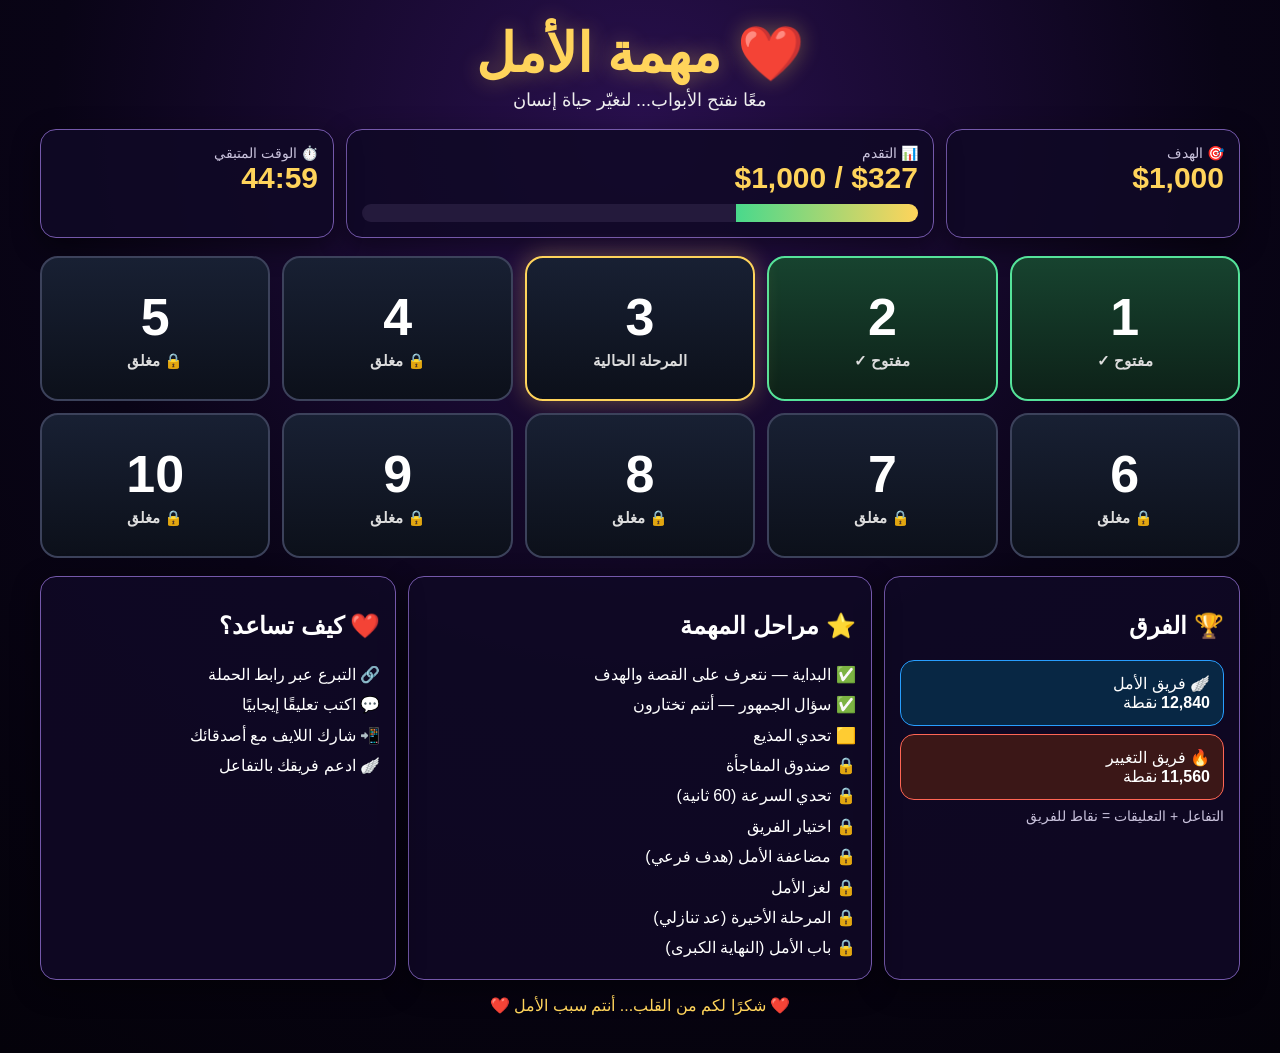
==== index.html @ 9796da1f "Add files via upload" ====
<!doctype html>
<html lang="ar" dir="rtl">
<head>
<meta charset="utf-8"><meta name="viewport" content="width=device-width,initial-scale=1">
<title>مهمة الأمل — LIVE Overlay</title>
<style>
:root{--bg:#080414;--panel:#110a28;--gold:#ffd45b;--muted:#c9c2dc;--green:#55e39a;--red:#ff6a58}
*{box-sizing:border-box}body{margin:0;background:radial-gradient(circle at 50% 12%,#29104e 0,#090416 52%,#04020a 100%);color:#fff;font-family:Arial,Tahoma,sans-serif}.wrap{min-height:100vh;padding:22px}.top{text-align:center}.top h1{font-size:clamp(30px,5vw,54px);margin:0;color:var(--gold);text-shadow:0 0 22px #ffd45b55}.top p{font-size:18px;color:#eee;margin:4px 0 18px}.stats{max-width:1200px;margin:auto;display:grid;grid-template-columns:1fr 2fr 1fr;gap:12px}.card,.panel{background:#100925dd;border:1px solid #7458aa;border-radius:16px;padding:15px;box-shadow:0 8px 28px #0007}.label{color:var(--muted);font-size:14px}.big{font-size:30px;font-weight:800;color:var(--gold)}.progress{height:18px;background:#241a3c;border-radius:30px;overflow:hidden;margin-top:9px}.bar{height:100%;width:32.7%;background:linear-gradient(90deg,#49d98c,#ffd45b);transition:.4s}.doors{max-width:1200px;margin:18px auto;display:grid;grid-template-columns:repeat(5,1fr);gap:12px}.door{height:145px;border-radius:18px;border:2px solid #3c425b;background:linear-gradient(#182033,#0c101a);display:flex;align-items:center;justify-content:center;flex-direction:column;font-size:52px;font-weight:900}.door.open{border-color:var(--green);background:linear-gradient(#17432f,#0d2118)}.door.current{border-color:var(--gold);box-shadow:0 0 24px #ffd45b55}.door small{font-size:15px;color:#ddd;margin-top:5px}.bottom{max-width:1200px;margin:auto;display:grid;grid-template-columns:1fr 1.3fr 1fr;gap:12px}.team{border-radius:14px;padding:13px;margin:8px 0}.hope{background:#082744;border:1px solid #289eff}.change{background:#3b1717;border:1px solid #ff6655}.list{line-height:1.9;font-size:16px}.footer{text-align:center;color:var(--gold);margin:16px}.adminLink{position:fixed;left:10px;bottom:8px;font-size:11px;color:#555;text-decoration:none}@media(max-width:800px){.stats,.bottom{grid-template-columns:1fr}.doors{grid-template-columns:repeat(2,1fr)}}
</style>
</head><body><div class="wrap">
<div class="top"><h1>❤️ <span id="title">مهمة الأمل</span></h1><p id="subtitle">معًا نفتح الأبواب... لنغيّر حياة إنسان</p></div>
<div class="stats">
<div class="card"><div class="label">🎯 الهدف</div><div class="big" id="goal">$1,000</div></div>
<div class="card"><div class="label">📊 التقدم</div><div class="big" id="raised">$327 / $1,000</div><div class="progress"><div class="bar" id="bar"></div></div></div>
<div class="card"><div class="label">⏱️ الوقت المتبقي</div><div class="big" id="timer">45:00</div></div>
</div>
<div class="doors" id="doors"></div>
<div class="bottom">
<div class="panel"><h2>🏆 الفرق</h2><div class="team hope">🪽 فريق الأمل<br><b id="hope">12,840</b> نقطة</div><div class="team change">🔥 فريق التغيير<br><b id="change">11,560</b> نقطة</div><div class="label">التفاعل + التعليقات = نقاط للفريق</div></div>
<div class="panel"><h2>⭐ مراحل المهمة</h2><div class="list" id="stages"></div></div>
<div class="panel"><h2>❤️ كيف تساعد؟</h2><div class="list" id="help">🔗 التبرع عبر رابط الحملة<br>💬 اكتب تعليقًا إيجابيًا<br>📲 شارك اللايف مع أصدقائك<br>🪽 ادعم فريقك بالتفاعل</div></div>
</div><div class="footer" id="footer">❤️ شكرًا لكم من القلب... أنتم سبب الأمل ❤️</div>
</div>
<script>
const defaultState={title:"مهمة الأمل",subtitle:"معًا نفتح الأبواب... لنغيّر حياة إنسان",goal:1000,raised:327,time:2700,current:3,opened:[1,2],hope:12840,change:11560,help:["🔗 التبرع عبر رابط الحملة","💬 اكتب تعليقًا إيجابيًا","📲 شارك اللايف مع أصدقائك","🪽 ادعم فريقك بالتفاعل"]};
const stages=["البداية — نتعرف على القصة والهدف","سؤال الجمهور — أنتم تختارون","تحدي المذيع","صندوق المفاجأة","تحدي السرعة (60 ثانية)","اختيار الفريق","مضاعفة الأمل (هدف فرعي)","لغز الأمل","المرحلة الأخيرة (عد تنازلي)","باب الأمل (النهاية الكبرى)"];
let state={...defaultState,...JSON.parse(localStorage.getItem("hopeState")||"{}")};
function render(){document.getElementById("title").textContent=state.title;document.getElementById("subtitle").textContent=state.subtitle;document.getElementById("goal").textContent="$"+state.goal.toLocaleString();document.getElementById("raised").textContent="$"+state.raised.toLocaleString()+" / $"+state.goal.toLocaleString();document.getElementById("bar").style.width=Math.min(100,state.raised/state.goal*100)+"%";document.getElementById("hope").textContent=state.hope.toLocaleString();document.getElementById("change").textContent=state.change.toLocaleString();document.getElementById("help").innerHTML=state.help.map(x=>x+"<br>").join("");let d="";for(let i=1;i<=10;i++)d+=`<div class="door ${state.opened.includes(i)?"open":""} ${i===state.current?"current":""}">${i}<small>${state.opened.includes(i)?"مفتوح ✓":i===state.current?"المرحلة الحالية":"🔒 مغلق"}</small></div>`;document.getElementById("doors").innerHTML=d;document.getElementById("stages").innerHTML=stages.map((x,i)=>`<div>${i+1<state.current?"✅":i+1===state.current?"🟨":"🔒"} ${x}</div>`).join("")}render();setInterval(()=>{if(state.time>0){state.time--;localStorage.setItem("hopeState",JSON.stringify(state));document.getElementById("timer").textContent=String(Math.floor(state.time/60)).padStart(2,"0")+":"+String(state.time%60).padStart(2,"0")}},1000);document.getElementById("timer").textContent=String(Math.floor(state.time/60)).padStart(2,"0")+":"+String(state.time%60).padStart(2,"0");
</script></body></html>
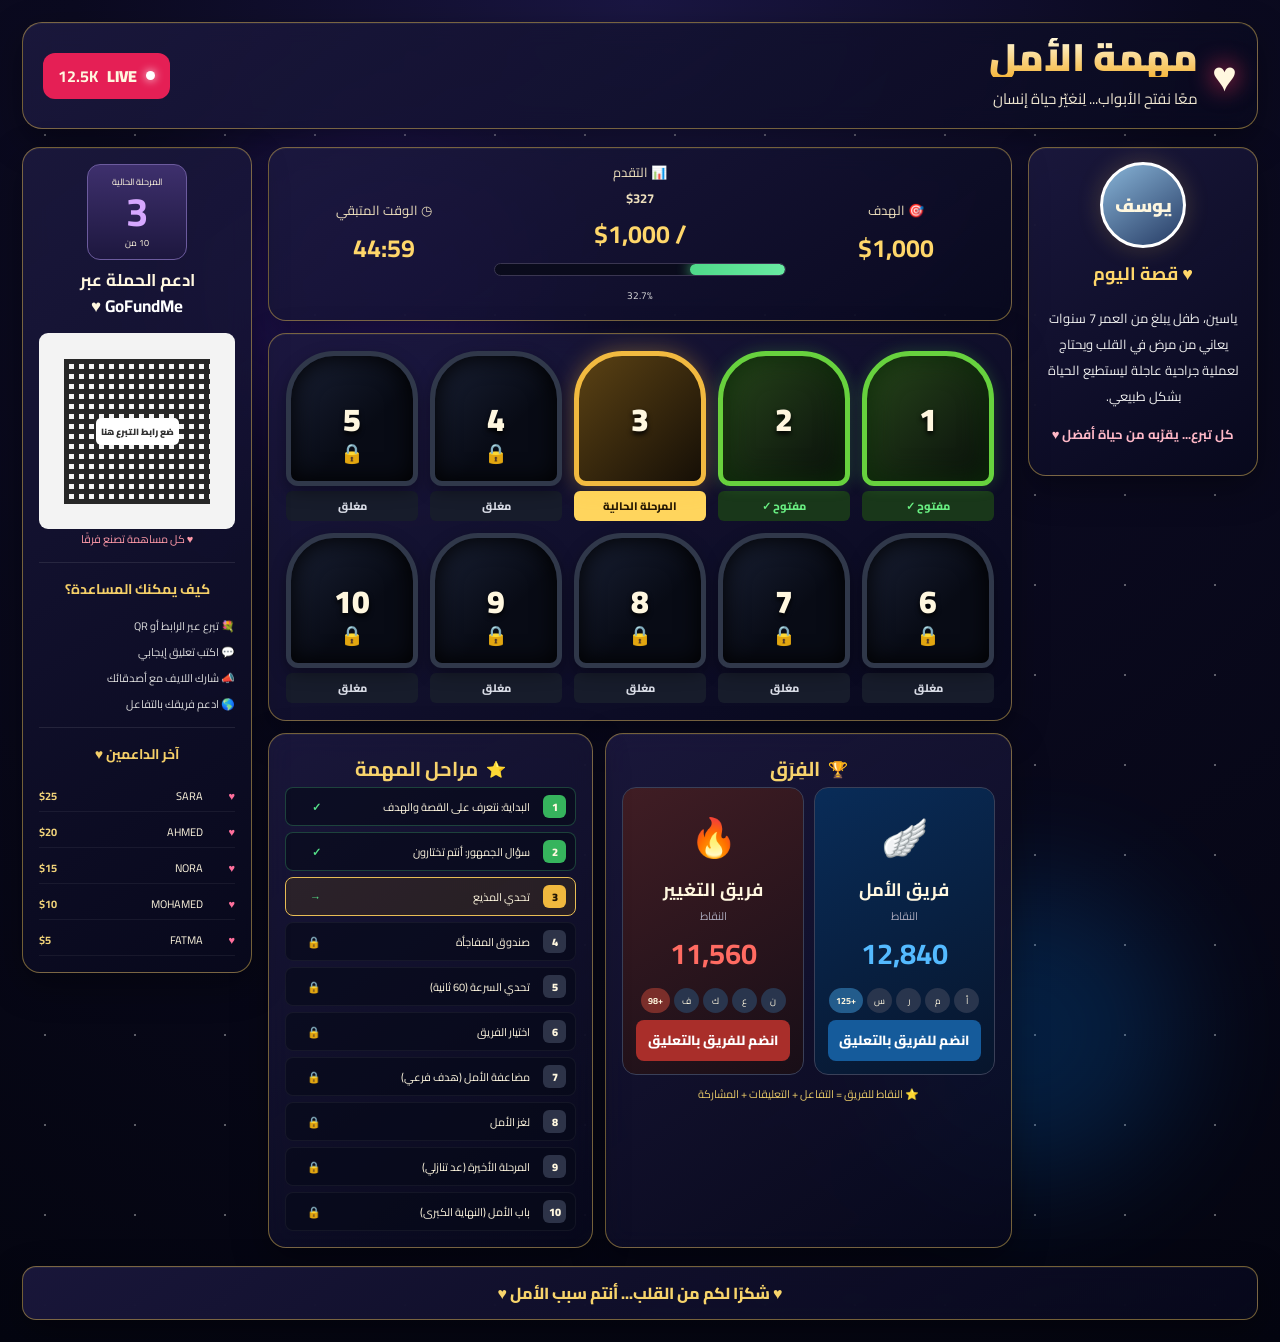
==== commit 6612c352: "Add files via upload" ====
--- a/index.html
+++ b/index.html
@@ -1,29 +1,124 @@
 <!doctype html>
 <html lang="ar" dir="rtl">
 <head>
-<meta charset="utf-8"><meta name="viewport" content="width=device-width,initial-scale=1">
-<title>مهمة الأمل — LIVE Overlay</title>
-<style>
-:root{--bg:#080414;--panel:#110a28;--gold:#ffd45b;--muted:#c9c2dc;--green:#55e39a;--red:#ff6a58}
-*{box-sizing:border-box}body{margin:0;background:radial-gradient(circle at 50% 12%,#29104e 0,#090416 52%,#04020a 100%);color:#fff;font-family:Arial,Tahoma,sans-serif}.wrap{min-height:100vh;padding:22px}.top{text-align:center}.top h1{font-size:clamp(30px,5vw,54px);margin:0;color:var(--gold);text-shadow:0 0 22px #ffd45b55}.top p{font-size:18px;color:#eee;margin:4px 0 18px}.stats{max-width:1200px;margin:auto;display:grid;grid-template-columns:1fr 2fr 1fr;gap:12px}.card,.panel{background:#100925dd;border:1px solid #7458aa;border-radius:16px;padding:15px;box-shadow:0 8px 28px #0007}.label{color:var(--muted);font-size:14px}.big{font-size:30px;font-weight:800;color:var(--gold)}.progress{height:18px;background:#241a3c;border-radius:30px;overflow:hidden;margin-top:9px}.bar{height:100%;width:32.7%;background:linear-gradient(90deg,#49d98c,#ffd45b);transition:.4s}.doors{max-width:1200px;margin:18px auto;display:grid;grid-template-columns:repeat(5,1fr);gap:12px}.door{height:145px;border-radius:18px;border:2px solid #3c425b;background:linear-gradient(#182033,#0c101a);display:flex;align-items:center;justify-content:center;flex-direction:column;font-size:52px;font-weight:900}.door.open{border-color:var(--green);background:linear-gradient(#17432f,#0d2118)}.door.current{border-color:var(--gold);box-shadow:0 0 24px #ffd45b55}.door small{font-size:15px;color:#ddd;margin-top:5px}.bottom{max-width:1200px;margin:auto;display:grid;grid-template-columns:1fr 1.3fr 1fr;gap:12px}.team{border-radius:14px;padding:13px;margin:8px 0}.hope{background:#082744;border:1px solid #289eff}.change{background:#3b1717;border:1px solid #ff6655}.list{line-height:1.9;font-size:16px}.footer{text-align:center;color:var(--gold);margin:16px}.adminLink{position:fixed;left:10px;bottom:8px;font-size:11px;color:#555;text-decoration:none}@media(max-width:800px){.stats,.bottom{grid-template-columns:1fr}.doors{grid-template-columns:repeat(2,1fr)}}
-</style>
-</head><body><div class="wrap">
-<div class="top"><h1>❤️ <span id="title">مهمة الأمل</span></h1><p id="subtitle">معًا نفتح الأبواب... لنغيّر حياة إنسان</p></div>
-<div class="stats">
-<div class="card"><div class="label">🎯 الهدف</div><div class="big" id="goal">$1,000</div></div>
-<div class="card"><div class="label">📊 التقدم</div><div class="big" id="raised">$327 / $1,000</div><div class="progress"><div class="bar" id="bar"></div></div></div>
-<div class="card"><div class="label">⏱️ الوقت المتبقي</div><div class="big" id="timer">45:00</div></div>
-</div>
-<div class="doors" id="doors"></div>
-<div class="bottom">
-<div class="panel"><h2>🏆 الفرق</h2><div class="team hope">🪽 فريق الأمل<br><b id="hope">12,840</b> نقطة</div><div class="team change">🔥 فريق التغيير<br><b id="change">11,560</b> نقطة</div><div class="label">التفاعل + التعليقات = نقاط للفريق</div></div>
-<div class="panel"><h2>⭐ مراحل المهمة</h2><div class="list" id="stages"></div></div>
-<div class="panel"><h2>❤️ كيف تساعد؟</h2><div class="list" id="help">🔗 التبرع عبر رابط الحملة<br>💬 اكتب تعليقًا إيجابيًا<br>📲 شارك اللايف مع أصدقائك<br>🪽 ادعم فريقك بالتفاعل</div></div>
-</div><div class="footer" id="footer">❤️ شكرًا لكم من القلب... أنتم سبب الأمل ❤️</div>
-</div>
-<script>
-const defaultState={title:"مهمة الأمل",subtitle:"معًا نفتح الأبواب... لنغيّر حياة إنسان",goal:1000,raised:327,time:2700,current:3,opened:[1,2],hope:12840,change:11560,help:["🔗 التبرع عبر رابط الحملة","💬 اكتب تعليقًا إيجابيًا","📲 شارك اللايف مع أصدقائك","🪽 ادعم فريقك بالتفاعل"]};
-const stages=["البداية — نتعرف على القصة والهدف","سؤال الجمهور — أنتم تختارون","تحدي المذيع","صندوق المفاجأة","تحدي السرعة (60 ثانية)","اختيار الفريق","مضاعفة الأمل (هدف فرعي)","لغز الأمل","المرحلة الأخيرة (عد تنازلي)","باب الأمل (النهاية الكبرى)"];
-let state={...defaultState,...JSON.parse(localStorage.getItem("hopeState")||"{}")};
-function render(){document.getElementById("title").textContent=state.title;document.getElementById("subtitle").textContent=state.subtitle;document.getElementById("goal").textContent="$"+state.goal.toLocaleString();document.getElementById("raised").textContent="$"+state.raised.toLocaleString()+" / $"+state.goal.toLocaleString();document.getElementById("bar").style.width=Math.min(100,state.raised/state.goal*100)+"%";document.getElementById("hope").textContent=state.hope.toLocaleString();document.getElementById("change").textContent=state.change.toLocaleString();document.getElementById("help").innerHTML=state.help.map(x=>x+"<br>").join("");let d="";for(let i=1;i<=10;i++)d+=`<div class="door ${state.opened.includes(i)?"open":""} ${i===state.current?"current":""}">${i}<small>${state.opened.includes(i)?"مفتوح ✓":i===state.current?"المرحلة الحالية":"🔒 مغلق"}</small></div>`;document.getElementById("doors").innerHTML=d;document.getElementById("stages").innerHTML=stages.map((x,i)=>`<div>${i+1<state.current?"✅":i+1===state.current?"🟨":"🔒"} ${x}</div>`).join("")}render();setInterval(()=>{if(state.time>0){state.time--;localStorage.setItem("hopeState",JSON.stringify(state));document.getElementById("timer").textContent=String(Math.floor(state.time/60)).padStart(2,"0")+":"+String(state.time%60).padStart(2,"0")}},1000);document.getElementById("timer").textContent=String(Math.floor(state.time/60)).padStart(2,"0")+":"+String(state.time%60).padStart(2,"0");
-</script></body></html>+  <meta charset="utf-8">
+  <meta name="viewport" content="width=device-width, initial-scale=1">
+  <title>مهمة الأمل — Live</title>
+  <meta name="description" content="لوحة مهمة الأمل — بث مباشر">
+  <link rel="preconnect" href="https://fonts.googleapis.com">
+  <link rel="preconnect" href="https://fonts.gstatic.com" crossorigin>
+  <link href="https://fonts.googleapis.com/css2?family=Cairo:wght@400;600;700;800;900&family=Tajawal:wght@400;500;700;800&display=swap" rel="stylesheet">
+  <link rel="stylesheet" href="style.css">
+</head>
+<body>
+  <main class="stage">
+    <div class="ambient ambient-a"></div>
+    <div class="ambient ambient-b"></div>
+
+    <header class="topbar glass">
+      <div class="brand">
+        <div class="heart">♥</div>
+        <div>
+          <h1>مهمة الأمل</h1>
+          <p>معًا نفتح الأبواب... لِنغيّر حياة إنسان</p>
+        </div>
+      </div>
+      <div class="live-pill"><span></span> LIVE <b id="viewerCount">12.5K</b></div>
+    </header>
+
+    <section class="hero-grid">
+      <aside class="story glass panel">
+        <div class="avatar-wrap"><div class="avatar">يوسف</div></div>
+        <h2>♥ قصة اليوم</h2>
+        <p class="story-main">ياسين، طفل يبلغ من العمر 7 سنوات يعاني من مرض في القلب ويحتاج لعملية جراحية عاجلة ليستطيع الحياة بشكل طبيعي.</p>
+        <p class="story-note">كل تبرع... يقرّبه من حياة أفضل ♥</p>
+      </aside>
+
+      <section class="center">
+        <div class="stats glass">
+          <div class="stat">
+            <span>🎯 الهدف</span>
+            <strong id="goal">$1,000</strong>
+          </div>
+          <div class="stat progress-stat">
+            <span>📊 التقدم</span>
+            <strong><span id="raised">$327</span> / $1,000</strong>
+            <div class="progress"><i id="progressBar"></i></div>
+            <small id="progressPct">32.7%</small>
+          </div>
+          <div class="stat">
+            <span>◷ الوقت المتبقي</span>
+            <strong id="timer">45:00</strong>
+          </div>
+        </div>
+
+        <div class="doors glass">
+          <div class="door-row" id="doors"></div>
+        </div>
+
+        <div class="lower-grid">
+          <section class="teams glass panel">
+            <div class="section-title"><span>🏆</span><h2>الفِرَق</h2></div>
+            <div class="team-cards">
+              <article class="team hope">
+                <div class="team-icon">🪽</div>
+                <h3>فريق الأمل</h3>
+                <span>النقاط</span>
+                <strong>12,840</strong>
+                <div class="mini-avatars"><i>أ</i><i>م</i><i>ر</i><i>س</i><b>+125</b></div>
+                <button onclick="toast('انضممت لفريق الأمل 🪽')">انضم للفريق بالتعليق</button>
+              </article>
+              <article class="team change">
+                <div class="team-icon">🔥</div>
+                <h3>فريق التغيير</h3>
+                <span>النقاط</span>
+                <strong>11,560</strong>
+                <div class="mini-avatars"><i>ن</i><i>ع</i><i>ك</i><i>ف</i><b>+98</b></div>
+                <button onclick="toast('انضممت لفريق التغيير 🔥')">انضم للفريق بالتعليق</button>
+              </article>
+            </div>
+            <p class="team-foot">⭐ النقاط للفريق = التفاعل + التعليقات + المشاركة</p>
+          </section>
+
+          <section class="steps glass panel">
+            <div class="section-title"><span>⭐</span><h2>مراحل المهمة</h2></div>
+            <div class="steps-list" id="steps"></div>
+          </section>
+        </div>
+      </section>
+
+      <aside class="support glass panel">
+        <div class="level-badge"><span>المرحلة الحالية</span><strong>3</strong><small>10 من</small></div>
+        <h2>ادعم الحملة عبر<br><b>GoFundMe</b> ♥</h2>
+        <div class="qr-placeholder">
+          <div class="qr-grid"></div>
+          <span>ضع رابط التبرع هنا</span>
+        </div>
+        <p>♥ كل مساهمة تصنع فرقًا</p>
+        <hr>
+        <h3>كيف يمكنك المساعدة؟</h3>
+        <ul>
+          <li>💐 تبرع عبر الرابط أو QR</li>
+          <li>💬 اكتب تعليق إيجابي</li>
+          <li>📣 شارك اللايف مع أصدقائك</li>
+          <li>🌎 ادعم فريقك بالتفاعل</li>
+        </ul>
+        <hr>
+        <h3>آخر الداعمين ♥</h3>
+        <div class="donors">
+          <div><i>♥</i><span>SARA</span><b>$25</b></div>
+          <div><i>♥</i><span>AHMED</span><b>$20</b></div>
+          <div><i>♥</i><span>NORA</span><b>$15</b></div>
+          <div><i>♥</i><span>MOHAMED</span><b>$10</b></div>
+          <div><i>♥</i><span>FATMA</span><b>$5</b></div>
+        </div>
+      </aside>
+    </section>
+
+    <footer class="footer glass">♥ شكرًا لكم من القلب... أنتم سبب الأمل ♥</footer>
+  </main>
+
+  <div id="toast" class="toast"></div>
+  <script src="script.js"></script>
+</body>
+</html>
--- a/style.css
+++ b/style.css
@@ -0,0 +1,70 @@
+*{box-sizing:border-box}
+:root{
+  --bg:#07091c; --panel:rgba(15,16,43,.78); --line:rgba(230,190,82,.48);
+  --gold:#ffd76a; --gold2:#b77b22; --text:#fff7df; --muted:#b9b5ca;
+  --green:#55e38a; --red:#ff5c59; --blue:#45b9ff;
+}
+html,body{margin:0;min-height:100%;background:#050615;color:var(--text);font-family:"Cairo","Tajawal",sans-serif}
+body{overflow-x:hidden}
+.stage{min-height:100vh;padding:22px;position:relative;isolation:isolate;background:
+ radial-gradient(circle at 50% 0%,#1a1642 0,#0b0a20 38%,#040510 100%)}
+.stage:before{content:"";position:absolute;inset:0;z-index:-2;opacity:.35;background-image:
+ radial-gradient(#fff 1px,transparent 1px);background-size:90px 90px}
+.ambient{position:absolute;filter:blur(60px);border-radius:50%;opacity:.18;z-index:-1}
+.ambient-a{width:350px;height:350px;background:#6b2cff;top:10%;left:15%}
+.ambient-b{width:300px;height:300px;background:#008cff;right:8%;bottom:12%}
+.glass{background:linear-gradient(145deg,rgba(28,25,63,.88),rgba(8,9,29,.8));border:1px solid var(--line);
+ box-shadow:0 12px 35px rgba(0,0,0,.35),inset 0 1px rgba(255,255,255,.05);backdrop-filter:blur(12px)}
+.topbar{max-width:1600px;margin:auto;border-radius:20px;padding:13px 20px;display:flex;align-items:center;justify-content:space-between}
+.brand{display:flex;align-items:center;gap:14px}.heart{font-size:42px;filter:drop-shadow(0 0 12px #ff315c)}
+.brand h1{margin:0;font-size:clamp(30px,3vw,54px);line-height:1;font-weight:900;background:linear-gradient(#fff7d8,#f5b73f);
+ -webkit-background-clip:text;color:transparent}.brand p{margin:7px 0 0;color:#eee5d0;font-size:15px}
+.live-pill{display:flex;align-items:center;gap:9px;background:#e51f55;padding:8px 15px;border-radius:12px;font-weight:900}
+.live-pill span{width:9px;height:9px;border-radius:50%;background:white;box-shadow:0 0 10px white}.live-pill b{font-weight:700}
+.hero-grid{max-width:1600px;margin:18px auto;display:grid;grid-template-columns:230px 1fr 230px;gap:16px;align-items:start}
+.panel{border-radius:18px;padding:16px}
+.story{text-align:center}.avatar-wrap{display:flex;justify-content:center;margin:-2px auto 9px}
+.avatar{width:86px;height:86px;border-radius:50%;display:grid;place-items:center;border:3px solid #fff;
+ background:linear-gradient(145deg,#88b4d7,#263b64);font-weight:900;font-size:18px;box-shadow:0 0 25px rgba(255,210,90,.2)}
+h2,h3,p{margin-top:0}.story h2{font-size:18px;color:var(--gold)}.story-main{font-size:13px;line-height:2;color:#eee}
+.story-note{color:#ffb8c7;font-weight:700;font-size:13px}
+.center{min-width:0}.stats{border-radius:18px;padding:12px 18px;display:grid;grid-template-columns:1fr 1.5fr 1fr;gap:12px;align-items:center}
+.stat{text-align:center}.stat span{display:block;color:#eee0bd;font-size:13px}.stat strong{display:block;color:var(--gold);font-size:25px;margin-top:2px}
+.progress{height:13px;background:#0a0b1c;border:1px solid #3a3651;border-radius:99px;overflow:hidden;margin:6px auto 2px;max-width:360px}
+.progress i{display:block;height:100%;width:32.7%;background:linear-gradient(90deg,#4fd989,#69eaa2);border-radius:inherit;box-shadow:0 0 14px #4fd989;transition:width .5s}
+.progress-stat small{font-size:10px;color:#ddd}.doors{margin-top:12px;border-radius:18px;padding:17px}
+.door-row{display:grid;grid-template-columns:repeat(5,1fr);gap:12px}
+.door{position:relative;text-align:center;min-width:0}.door-shape{height:135px;border-radius:48px 48px 12px 12px;border:5px solid #30384a;
+ background:linear-gradient(135deg,#192034,#080b15 60%);display:grid;place-items:center;position:relative;overflow:hidden;
+ box-shadow:inset 0 0 25px #000,0 6px 16px rgba(0,0,0,.35)}
+.door.open .door-shape{border-color:#67d23e;background:linear-gradient(135deg,#27461b,#090e0b);box-shadow:inset 0 0 28px #0c2b08,0 0 16px rgba(93,225,70,.22)}
+.door.current .door-shape{border-color:#f2ba40;background:linear-gradient(135deg,#5b4214,#160f06);box-shadow:0 0 22px rgba(255,191,53,.35)}
+.door-num{font-size:32px;font-weight:900;text-shadow:0 3px 5px #000}.lock{position:absolute;bottom:10px;font-size:19px}
+.door-label{margin-top:5px;padding:5px 8px;border-radius:6px;background:#171c2b;color:#d9dce6;font-size:11px;font-weight:800}
+.door.open .door-label{background:#19371a;color:#69ee82}.door.current .door-label{background:#ffd55d;color:#241804}
+.lower-grid{display:grid;grid-template-columns:1.25fr 1fr;gap:12px;margin-top:12px}.section-title{display:flex;align-items:center;gap:8px;justify-content:center}
+.section-title h2{font-size:20px;margin:0;color:#f7d36c}.team-cards{display:grid;grid-template-columns:1fr 1fr;gap:10px}
+.team{border-radius:14px;padding:13px;text-align:center;border:1px solid #3a4058}.team.hope{background:linear-gradient(150deg,#092c58,#07152c)}
+.team.change{background:linear-gradient(150deg,#401d24,#180e17)}
+.team-icon{font-size:38px}.team h3{margin:0;font-size:18px}.team span{display:block;color:#aaa9bb;font-size:11px}.team strong{font-size:29px}.team.hope strong{color:#54baff}.team.change strong{color:#ff6b62}
+.mini-avatars{display:flex;justify-content:center;gap:4px;align-items:center;margin:7px 0}.mini-avatars i,.mini-avatars b{font-style:normal;width:25px;height:25px;border-radius:50%;display:grid;place-items:center;background:#29354d;font-size:9px}
+.mini-avatars b{width:auto;border-radius:20px;padding:0 7px;background:#235c8c}.change .mini-avatars b{background:#7a2e2a}
+.team button{width:100%;border:0;border-radius:8px;padding:8px;background:#155b9b;color:#fff;font-family:inherit;font-weight:800;cursor:pointer}
+.change button{background:#a92e2a}.team-foot{text-align:center;color:#e8c968;font-size:11px;margin:9px 0 0}
+.steps-list{display:grid;gap:6px}.step{display:grid;grid-template-columns:28px 1fr 26px;align-items:center;gap:8px;padding:7px 9px;border-radius:8px;background:rgba(8,10,25,.62);border:1px solid rgba(255,255,255,.05);font-size:11px}
+.step .n{width:23px;height:23px;border-radius:6px;display:grid;place-items:center;background:#2d3348;font-weight:900}.step.done{border-color:rgba(85,227,138,.25)}.step.done .n{background:#36b45d}.step.current{border-color:#e8bd55;background:rgba(100,74,20,.28)}.step.current .n{background:#f0b83e;color:#241603}.step .state{color:#55e38a;font-weight:900}.step.locked .state{color:#81879a}
+.support{text-align:center}.level-badge{width:100px;margin:0 auto 8px;padding:8px;border-radius:13px;background:linear-gradient(#3e306d,#1d173e);border:1px solid #6c5b9e}
+.level-badge span,.level-badge small{display:block;font-size:9px}.level-badge strong{font-size:40px;color:#d6a8ff;display:block;line-height:1.1}.support h2{font-size:17px;line-height:1.5}.support h2 b{color:#fff}.qr-placeholder{aspect-ratio:1;background:#f3f3f3;border-radius:9px;display:grid;place-items:center;color:#333;position:relative;overflow:hidden}
+.qr-grid{position:absolute;inset:13%;background:
+ repeating-linear-gradient(0deg,#111 0 5px,transparent 5px 10px),
+ repeating-linear-gradient(90deg,#111 0 5px,transparent 5px 10px);opacity:.9}
+.qr-placeholder span{position:relative;background:#fff;padding:5px;border-radius:5px;font-size:9px;font-weight:900}
+.support p{color:#ff9aa8;font-size:11px}.support hr{border:0;border-top:1px solid rgba(255,255,255,.09);margin:13px 0}.support h3{color:#f4cf68;font-size:14px}
+.support ul{padding:0;margin:0;list-style:none;text-align:right;display:grid;gap:6px;font-size:11px;color:#ddd}
+.donors{display:grid;gap:5px;text-align:right}.donors div{display:grid;grid-template-columns:25px 1fr auto;align-items:center;gap:7px;font-size:11px;padding:5px 0;border-bottom:1px solid rgba(255,255,255,.06)}
+.donors i{font-style:normal;color:#ff6f9c}.donors b{color:#f2d47a}
+.footer{max-width:1600px;margin:12px auto 0;border-radius:14px;text-align:center;padding:11px;color:#f7d46b;font-size:16px;font-weight:800}
+.toast{position:fixed;left:50%;bottom:25px;transform:translate(-50%,30px);background:#17142e;border:1px solid #e6bc58;padding:10px 18px;border-radius:99px;opacity:0;pointer-events:none;transition:.3s;z-index:20}
+.toast.show{opacity:1;transform:translate(-50%,0)}
+@media(max-width:1100px){.hero-grid{grid-template-columns:1fr 1fr}.center{grid-column:1/-1;grid-row:1}.story{grid-column:1}.support{grid-column:2}.door-shape{height:110px}}
+@media(max-width:720px){.stage{padding:10px}.topbar{flex-direction:column;gap:10px;text-align:center}.hero-grid{display:block}.story,.support,.center{margin-bottom:10px}.stats{grid-template-columns:1fr}.door-row{grid-template-columns:repeat(5,minmax(85px,1fr));overflow-x:auto}.doors{overflow:hidden}.lower-grid{grid-template-columns:1fr}.team-cards{grid-template-columns:1fr}.support{display:block}.brand h1{font-size:36px}}
